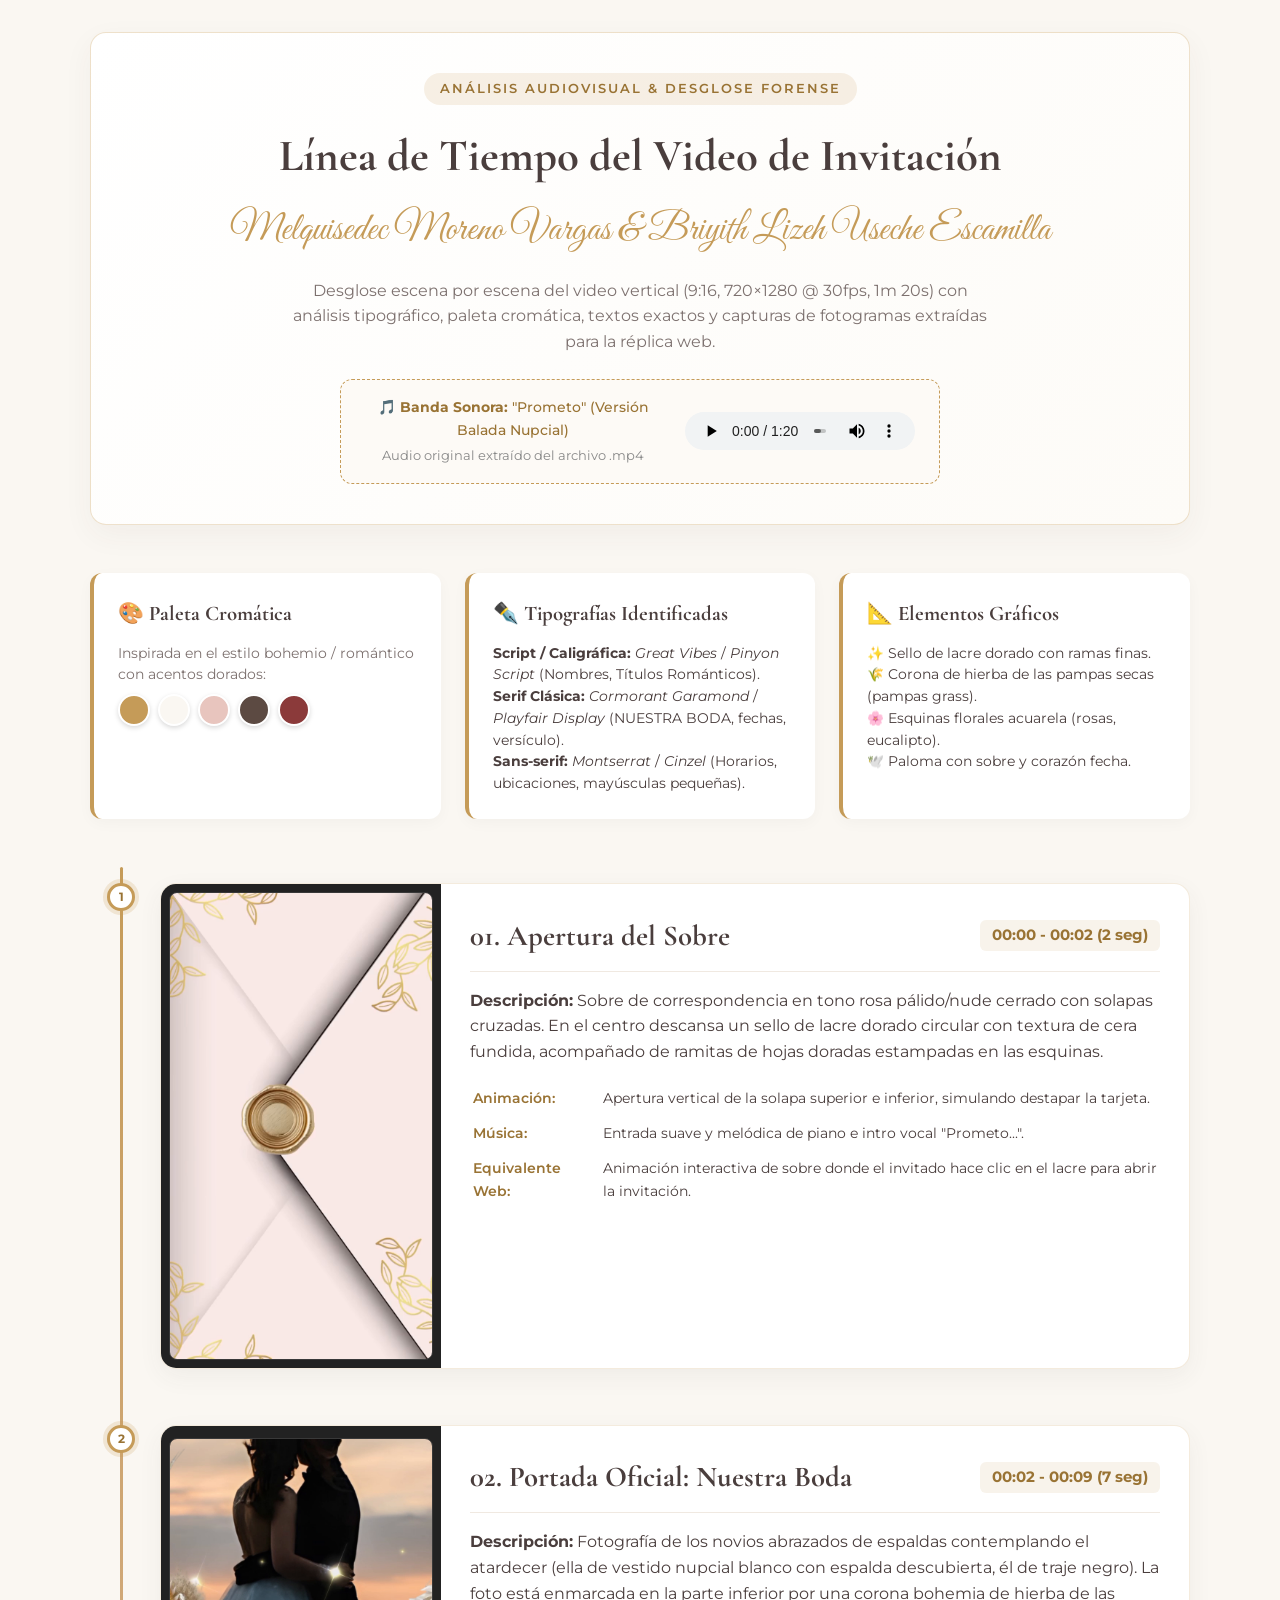
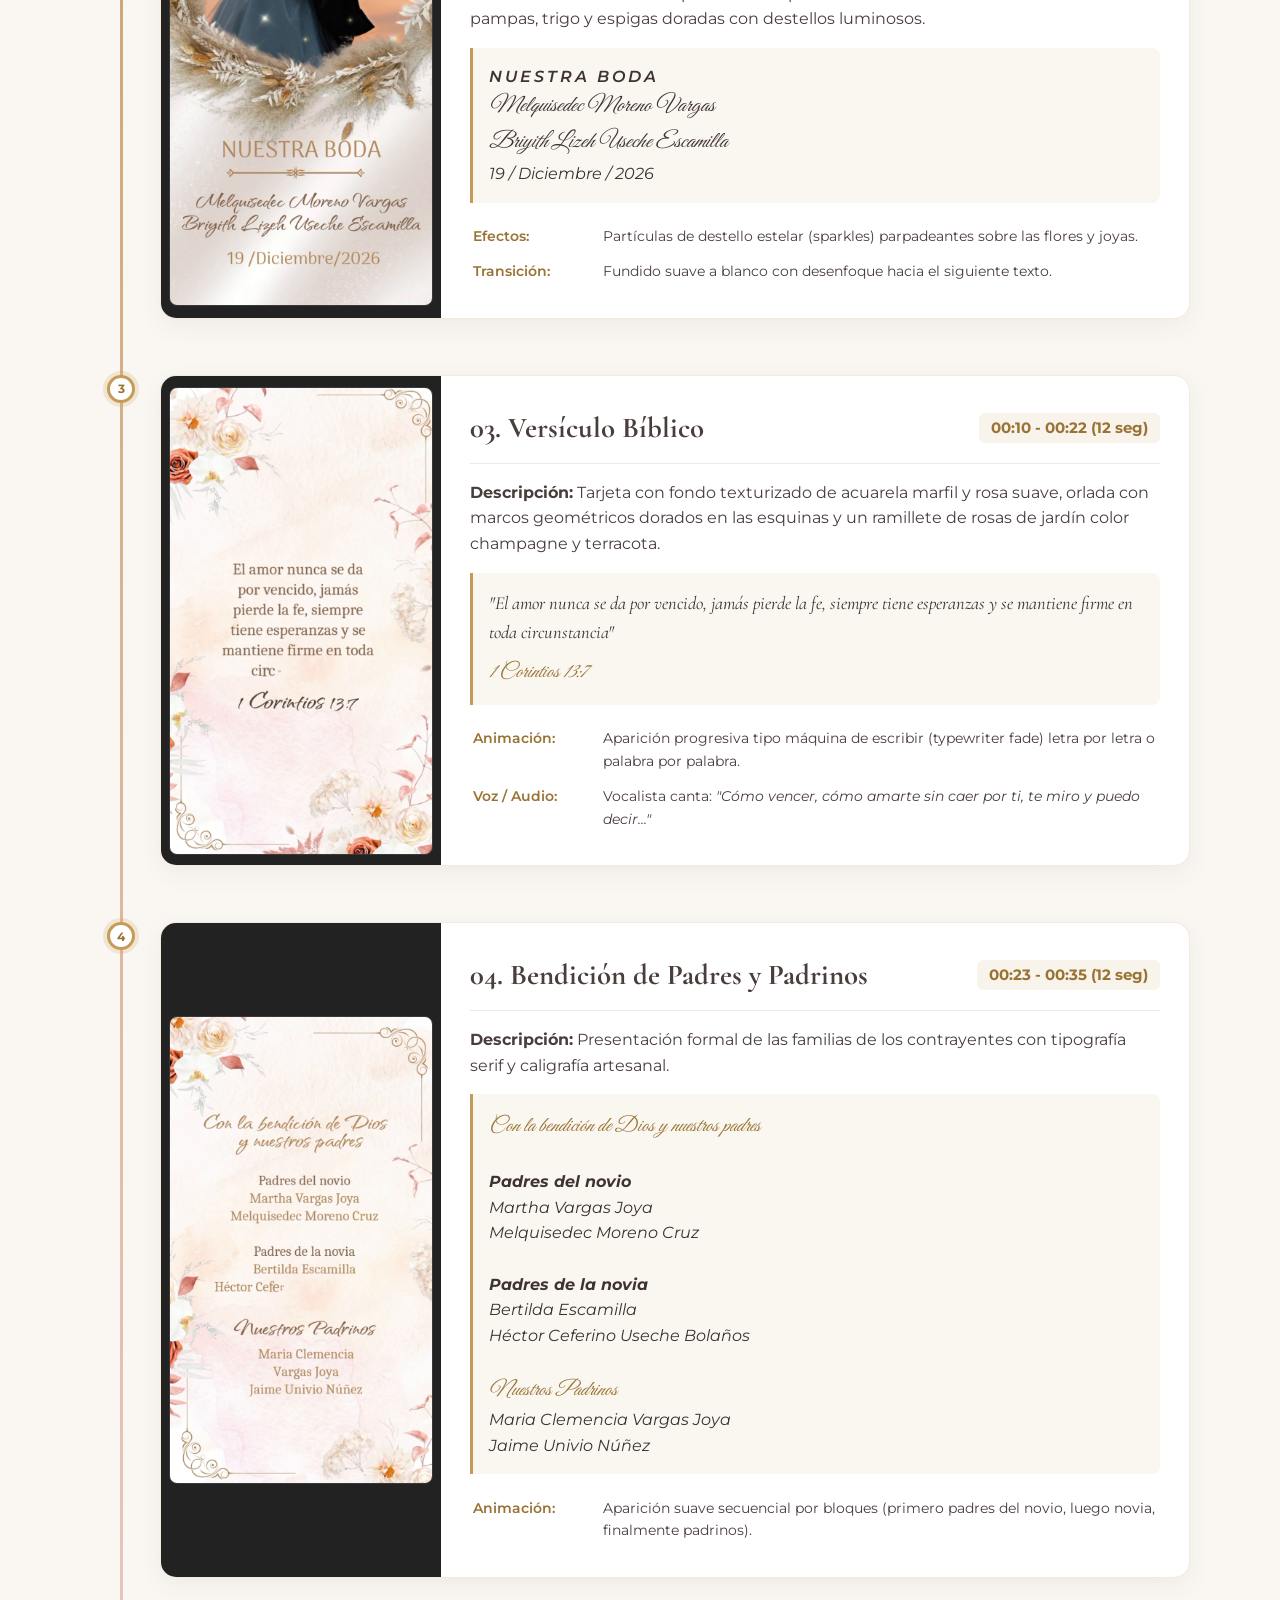
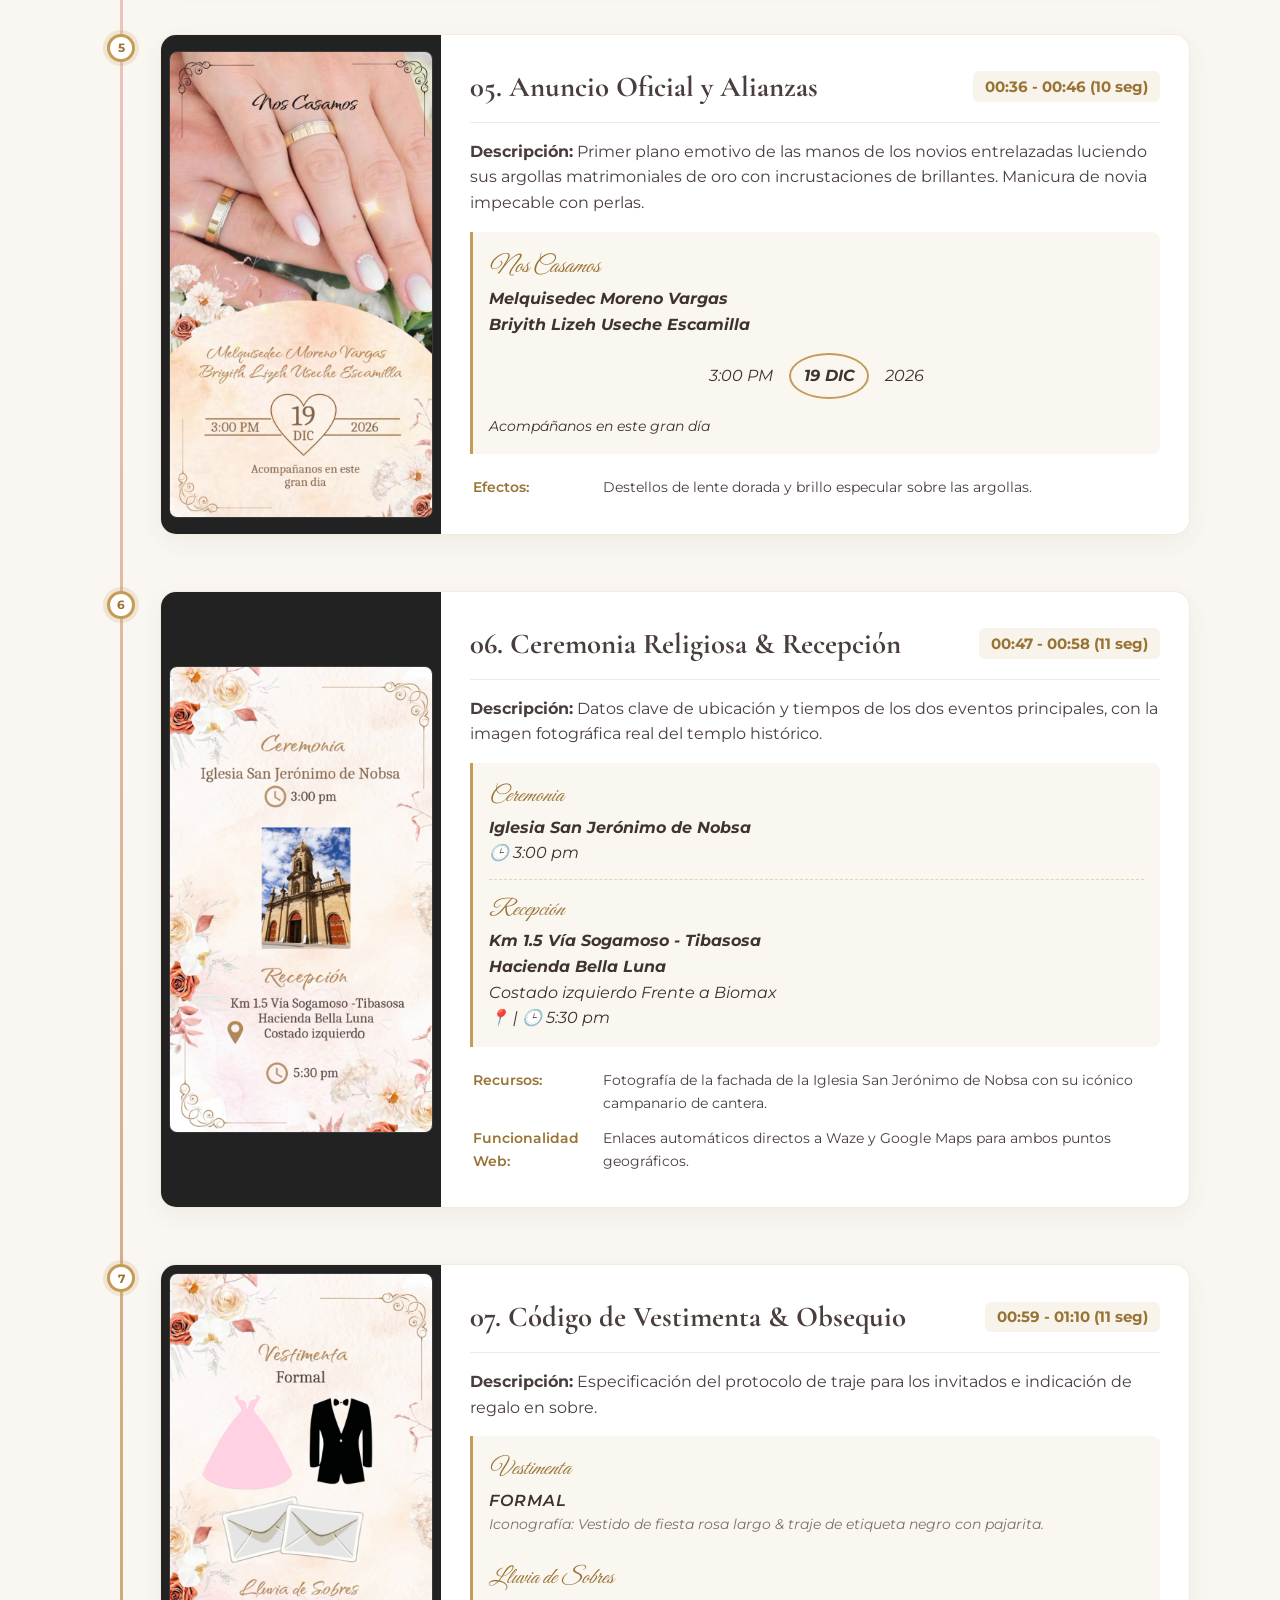
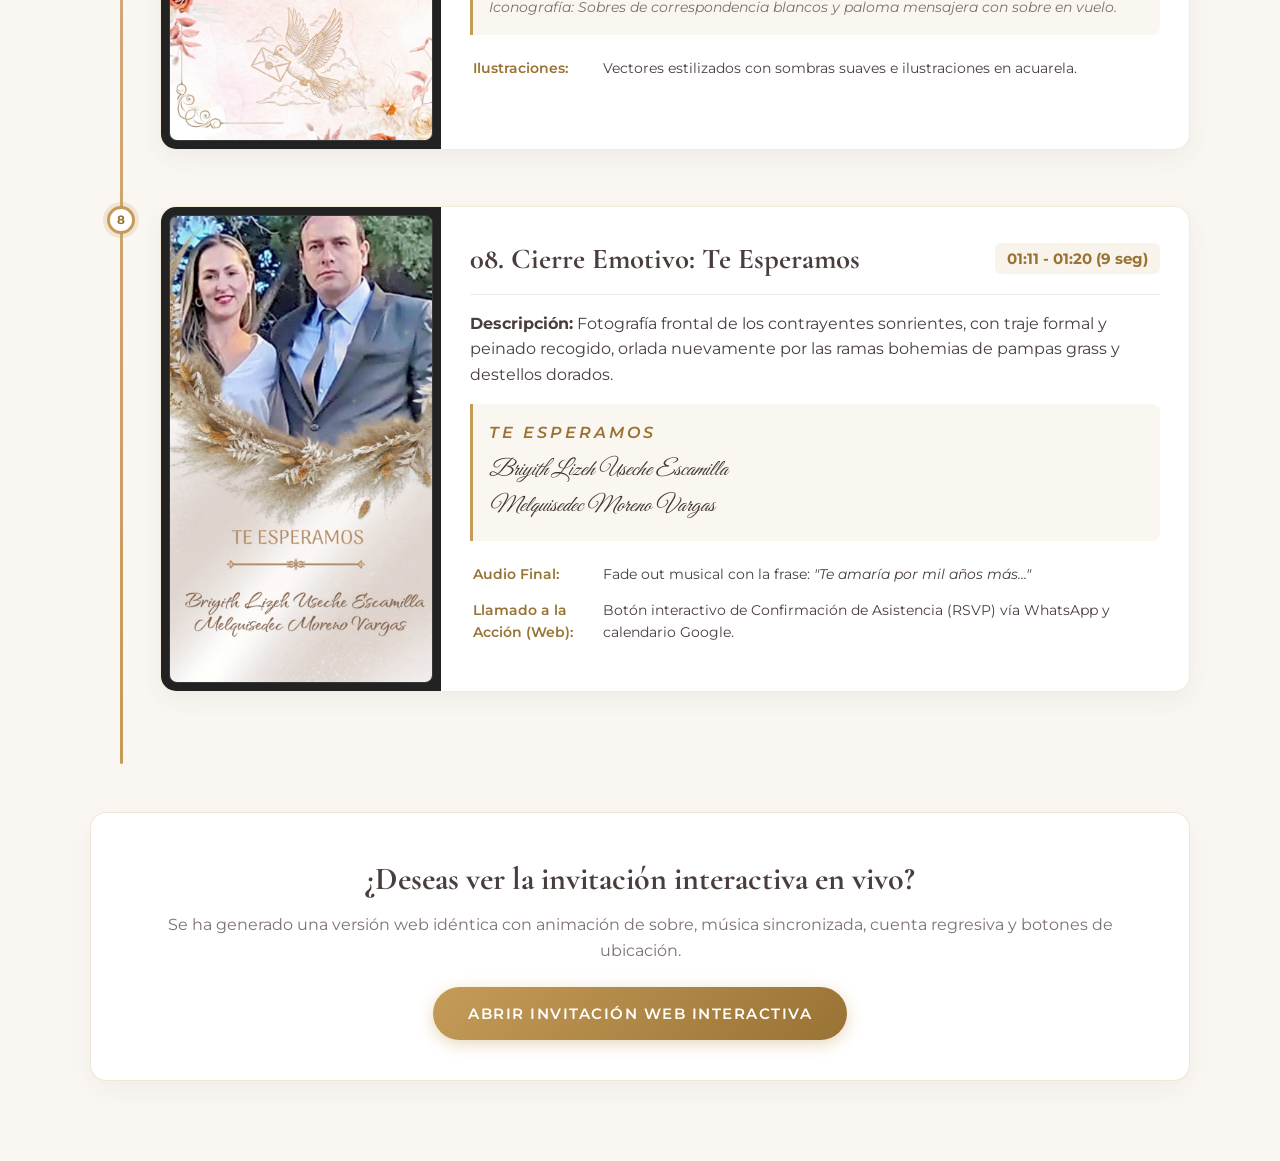
==== timeline.html @ 3d6d7b8f "feat: Invitación digital interactiva Boda Melquisedec & Briyith (Mechis)" ====
<!DOCTYPE html>
<html lang="es">
<head>
  <meta charset="UTF-8">
  <meta name="viewport" content="width=device-width, initial-scale=1.0">
  <title>Timeline y Desglose Visual - Invitación Boda Melquisedec & Briyith</title>
  <link rel="preconnect" href="https://fonts.googleapis.com">
  <link rel="preconnect" href="https://fonts.gstatic.com" crossorigin>
  <link href="https://fonts.googleapis.com/css2?family=Cormorant+Garamond:ital,wght@0,400;0,600;0,700;1,400&family=Great+Vibes&family=Montserrat:wght@300;400;500;600&display=swap" rel="stylesheet">
  <style>
    :root {
      --primary-gold: #c59b58;
      --gold-dark: #997334;
      --bg-cream: #faf7f2;
      --card-bg: #ffffff;
      --text-main: #4a3e3d;
      --text-muted: #7d716f;
      --accent-rose: #e8c5be;
      --accent-wine: #873836;
      --font-serif: 'Cormorant Garamond', Georgia, serif;
      --font-script: 'Great Vibes', cursive;
      --font-sans: 'Montserrat', sans-serif;
    }

    * {
      box-sizing: border-box;
      margin: 0;
      padding: 0;
    }

    body {
      background-color: var(--bg-cream);
      color: var(--text-main);
      font-family: var(--font-sans);
      line-height: 1.6;
      padding: 2rem 1rem;
    }

    .container {
      max-width: 1100px;
      margin: 0 auto;
    }

    header {
      text-align: center;
      margin-bottom: 3rem;
      padding: 2.5rem 1.5rem;
      background: linear-gradient(135deg, #fff 0%, #fdfbf7 100%);
      border: 1px solid rgba(197, 155, 88, 0.3);
      border-radius: 16px;
      box-shadow: 0 10px 30px rgba(74, 62, 61, 0.05);
    }

    .badge {
      display: inline-block;
      padding: 0.35rem 1rem;
      font-size: 0.8rem;
      font-weight: 600;
      letter-spacing: 2px;
      text-transform: uppercase;
      background-color: rgba(197, 155, 88, 0.15);
      color: var(--gold-dark);
      border-radius: 50px;
      margin-bottom: 1rem;
    }

    h1 {
      font-family: var(--font-serif);
      font-size: 2.8rem;
      font-weight: 700;
      color: var(--text-main);
      margin-bottom: 0.5rem;
    }

    .subtitle {
      font-family: var(--font-script);
      font-size: 2.4rem;
      color: var(--primary-gold);
      margin-bottom: 1rem;
    }

    .lead {
      max-width: 700px;
      margin: 0 auto 1.5rem;
      color: var(--text-muted);
      font-size: 1rem;
    }

    /* Reproductor de audio */
    .audio-card {
      display: flex;
      align-items: center;
      justify-content: center;
      gap: 1.5rem;
      padding: 1rem 1.5rem;
      background: #fdfaf6;
      border: 1px dashed var(--primary-gold);
      border-radius: 12px;
      max-width: 600px;
      margin: 1.5rem auto 0;
    }

    .audio-card p {
      font-size: 0.9rem;
      font-weight: 500;
      color: var(--gold-dark);
    }

    /* Grilla de especificaciones técnicas */
    .specs-grid {
      display: grid;
      grid-template-columns: repeat(auto-fit, minmax(240px, 1fr));
      gap: 1.5rem;
      margin-bottom: 3rem;
    }

    .spec-card {
      background: var(--card-bg);
      padding: 1.5rem;
      border-radius: 12px;
      border-left: 4px solid var(--primary-gold);
      box-shadow: 0 4px 15px rgba(0, 0, 0, 0.03);
    }

    .spec-card h3 {
      font-family: var(--font-serif);
      font-size: 1.3rem;
      color: var(--text-main);
      margin-bottom: 0.75rem;
    }

    .palette-list {
      display: flex;
      gap: 0.5rem;
      margin-top: 0.5rem;
    }

    .color-swatch {
      width: 32px;
      height: 32px;
      border-radius: 50%;
      border: 2px solid #fff;
      box-shadow: 0 2px 5px rgba(0,0,0,0.15);
      cursor: pointer;
      position: relative;
    }

    /* Timeline principal */
    .timeline {
      position: relative;
      margin: 3rem 0;
      padding: 1rem 0;
    }

    .timeline::before {
      content: '';
      position: absolute;
      top: 0;
      bottom: 0;
      left: 30px;
      width: 3px;
      background: linear-gradient(to bottom, var(--primary-gold), var(--accent-rose), var(--primary-gold));
      border-radius: 2px;
    }

    .timeline-item {
      position: relative;
      margin-bottom: 3.5rem;
      padding-left: 70px;
    }

    .timeline-marker {
      position: absolute;
      left: 17px;
      top: 0;
      width: 28px;
      height: 28px;
      background: #fff;
      border: 3px solid var(--primary-gold);
      border-radius: 50%;
      box-shadow: 0 0 0 4px rgba(197, 155, 88, 0.2);
      display: flex;
      align-items: center;
      justify-content: center;
      font-size: 0.75rem;
      font-weight: 700;
      color: var(--gold-dark);
    }

    .item-card {
      background: var(--card-bg);
      border-radius: 16px;
      overflow: hidden;
      box-shadow: 0 8px 24px rgba(74, 62, 61, 0.06);
      border: 1px solid rgba(197, 155, 88, 0.2);
      display: grid;
      grid-template-columns: 280px 1fr;
    }

    @media (max-width: 820px) {
      .item-card {
        grid-template-columns: 1fr;
      }
      .timeline::before {
        left: 20px;
      }
      .timeline-marker {
        left: 7px;
      }
      .timeline-item {
        padding-left: 50px;
      }
    }

    .frame-preview {
      background: #222;
      display: flex;
      align-items: center;
      justify-content: center;
      padding: 0.5rem;
    }

    .frame-preview img {
      width: 100%;
      height: auto;
      max-height: 480px;
      object-fit: contain;
      border-radius: 8px;
      border: 1px solid rgba(255,255,255,0.1);
    }

    .item-content {
      padding: 1.8rem;
    }

    .item-header {
      display: flex;
      flex-wrap: wrap;
      justify-content: space-between;
      align-items: center;
      gap: 0.5rem;
      margin-bottom: 1rem;
      border-bottom: 1px solid #f0e9e1;
      padding-bottom: 0.75rem;
    }

    .item-time {
      font-family: var(--font-sans);
      font-weight: 700;
      font-size: 0.95rem;
      color: var(--gold-dark);
      background: rgba(197, 155, 88, 0.12);
      padding: 0.2rem 0.75rem;
      border-radius: 6px;
    }

    .item-title {
      font-family: var(--font-serif);
      font-size: 1.8rem;
      font-weight: 700;
      color: var(--text-main);
    }

    .text-box {
      background: #faf6f0;
      border-left: 3px solid var(--primary-gold);
      padding: 1rem;
      border-radius: 0 8px 8px 0;
      margin: 1rem 0;
      font-style: italic;
      color: #3f3332;
    }

    .details-table {
      width: 100%;
      font-size: 0.88rem;
      margin-top: 1rem;
      border-collapse: collapse;
    }

    .details-table td {
      padding: 0.4rem 0.2rem;
      vertical-align: top;
    }

    .details-table td:first-child {
      font-weight: 600;
      color: var(--gold-dark);
      width: 130px;
    }

    /* Botón demo */
    .actions-footer {
      text-align: center;
      margin: 3rem 0;
      padding: 2.5rem;
      background: #fff;
      border-radius: 16px;
      box-shadow: 0 10px 30px rgba(0,0,0,0.04);
      border: 1px solid rgba(197, 155, 88, 0.25);
    }

    .btn-gold {
      display: inline-block;
      padding: 0.9rem 2.2rem;
      font-family: var(--font-sans);
      font-size: 0.95rem;
      font-weight: 600;
      text-transform: uppercase;
      letter-spacing: 1.5px;
      color: #ffffff;
      background: linear-gradient(135deg, var(--primary-gold) 0%, var(--gold-dark) 100%);
      border: none;
      border-radius: 50px;
      text-decoration: none;
      box-shadow: 0 4px 15px rgba(197, 155, 88, 0.4);
      transition: all 0.3s ease;
    }

    .btn-gold:hover {
      transform: translateY(-2px);
      box-shadow: 0 6px 20px rgba(197, 155, 88, 0.5);
    }
  </style>
</head>
<body>

  <div class="container">

    <header>
      <span class="badge">Análisis Audiovisual & Desglose Forense</span>
      <h1>Línea de Tiempo del Video de Invitación</h1>
      <p class="subtitle">Melquisedec Moreno Vargas & Briyith Lizeh Useche Escamilla</p>
      <p class="lead">
        Desglose escena por escena del video vertical (9:16, 720×1280 @ 30fps, 1m 20s) con análisis tipográfico, paleta cromática, textos exactos y capturas de fotogramas extraídas para la réplica web.
      </p>

      <div class="audio-card">
        <div>
          <p>🎵 <strong>Banda Sonora:</strong> "Prometo" (Versión Balada Nupcial)</p>
          <small style="color:#888;">Audio original extraído del archivo .mp4</small>
        </div>
        <audio controls src="assets/audio/musica_fondo.mp3" style="height: 38px;"></audio>
      </div>
    </header>

    <!-- Fichas de Estilo y Tipografía -->
    <section class="specs-grid">
      <div class="spec-card">
        <h3>🎨 Paleta Cromática</h3>
        <p style="font-size: 0.85rem; color: var(--text-muted);">Inspirada en el estilo bohemio / romántico con acentos dorados:</p>
        <div class="palette-list">
          <div class="color-swatch" style="background: #c59b58;" title="Oro Viejo / Lacre (#c59b58)"></div>
          <div class="color-swatch" style="background: #faf7f2;" title="Blanco Marfil / Fondo (#faf7f2)"></div>
          <div class="color-swatch" style="background: #e8c5be;" title="Rosa Empolvado / Acuarela (#e8c5be)"></div>
          <div class="color-swatch" style="background: #5c4a42;" title="Marrón Texto Elegante (#5c4a42)"></div>
          <div class="color-swatch" style="background: #8b3a3a;" title="Terracota Floral (#8b3a3a)"></div>
        </div>
      </div>

      <div class="spec-card">
        <h3>✒️ Tipografías Identificadas</h3>
        <ul style="font-size: 0.85rem; list-style: none; padding-left: 0;">
          <li><strong>Script / Caligráfica:</strong> <em>Great Vibes</em> / <em>Pinyon Script</em> (Nombres, Títulos Románticos).</li>
          <li><strong>Serif Clásica:</strong> <em>Cormorant Garamond</em> / <em>Playfair Display</em> (NUESTRA BODA, fechas, versículo).</li>
          <li><strong>Sans-serif:</strong> <em>Montserrat</em> / <em>Cinzel</em> (Horarios, ubicaciones, mayúsculas pequeñas).</li>
        </ul>
      </div>

      <div class="spec-card">
        <h3>📐 Elementos Gráficos</h3>
        <ul style="font-size: 0.85rem; list-style: none; padding-left: 0;">
          <li>✨ Sello de lacre dorado con ramas finas.</li>
          <li>🌾 Corona de hierba de las pampas secas (pampas grass).</li>
          <li>🌸 Esquinas florales acuarela (rosas, eucalipto).</li>
          <li>🕊️ Paloma con sobre y corazón fecha.</li>
        </ul>
      </div>
    </section>

    <!-- Timeline Completo -->
    <section class="timeline">

      <!-- Escena 1 -->
      <article class="timeline-item">
        <div class="timeline-marker">1</div>
        <div class="item-card">
          <div class="frame-preview">
            <img src="assets/frames/01_sobre_cerrado.png" alt="Sobre Cerrado y Lacre">
          </div>
          <div class="item-content">
            <div class="item-header">
              <h2 class="item-title">01. Apertura del Sobre</h2>
              <span class="item-time">00:00 - 00:02 (2 seg)</span>
            </div>
            <p><strong>Descripción:</strong> Sobre de correspondencia en tono rosa pálido/nude cerrado con solapas cruzadas. En el centro descansa un sello de lacre dorado circular con textura de cera fundida, acompañado de ramitas de hojas doradas estampadas en las esquinas.</p>
            <table class="details-table">
              <tr><td>Animación:</td><td>Apertura vertical de la solapa superior e inferior, simulando destapar la tarjeta.</td></tr>
              <tr><td>Música:</td><td>Entrada suave y melódica de piano e intro vocal "Prometo...".</td></tr>
              <tr><td>Equivalente Web:</td><td>Animación interactiva de sobre donde el invitado hace clic en el lacre para abrir la invitación.</td></tr>
            </table>
          </div>
        </div>
      </article>

      <!-- Escena 2 -->
      <article class="timeline-item">
        <div class="timeline-marker">2</div>
        <div class="item-card">
          <div class="frame-preview">
            <img src="assets/frames/02_nuestra_boda.png" alt="Nuestra Boda">
          </div>
          <div class="item-content">
            <div class="item-header">
              <h2 class="item-title">02. Portada Oficial: Nuestra Boda</h2>
              <span class="item-time">00:02 - 00:09 (7 seg)</span>
            </div>
            <p><strong>Descripción:</strong> Fotografía de los novios abrazados de espaldas contemplando el atardecer (ella de vestido nupcial blanco con espalda descubierta, él de traje negro). La foto está enmarcada en la parte inferior por una corona bohemia de hierba de las pampas, trigo y espigas doradas con destellos luminosos.</p>
            <div class="text-box">
              <p style="letter-spacing: 3px; font-weight: 600;">NUESTRA BODA</p>
              <p style="font-family: var(--font-script); font-size: 1.4rem;">Melquisedec Moreno Vargas<br>Briyith Lizeh Useche Escamilla</p>
              <p>19 / Diciembre / 2026</p>
            </div>
            <table class="details-table">
              <tr><td>Efectos:</td><td>Partículas de destello estelar (sparkles) parpadeantes sobre las flores y joyas.</td></tr>
              <tr><td>Transición:</td><td>Fundido suave a blanco con desenfoque hacia el siguiente texto.</td></tr>
            </table>
          </div>
        </div>
      </article>

      <!-- Escena 3 -->
      <article class="timeline-item">
        <div class="timeline-marker">3</div>
        <div class="item-card">
          <div class="frame-preview">
            <img src="assets/frames/03_versiculo.png" alt="Versículo Bíblico">
          </div>
          <div class="item-content">
            <div class="item-header">
              <h2 class="item-title">03. Versículo Bíblico</h2>
              <span class="item-time">00:10 - 00:22 (12 seg)</span>
            </div>
            <p><strong>Descripción:</strong> Tarjeta con fondo texturizado de acuarela marfil y rosa suave, orlada con marcos geométricos dorados en las esquinas y un ramillete de rosas de jardín color champagne y terracota.</p>
            <div class="text-box">
              <p style="font-family: var(--font-serif); font-size: 1.15rem;">"El amor nunca se da por vencido, jamás pierde la fe, siempre tiene esperanzas y se mantiene firme en toda circunstancia"</p>
              <p style="font-family: var(--font-script); font-size: 1.3rem; margin-top: 0.5rem; color: var(--gold-dark);">1 Corintios 13:7</p>
            </div>
            <table class="details-table">
              <tr><td>Animación:</td><td>Aparición progresiva tipo máquina de escribir (typewriter fade) letra por letra o palabra por palabra.</td></tr>
              <tr><td>Voz / Audio:</td><td>Vocalista canta: <em>"Cómo vencer, cómo amarte sin caer por ti, te miro y puedo decir..."</em></td></tr>
            </table>
          </div>
        </div>
      </article>

      <!-- Escena 4 -->
      <article class="timeline-item">
        <div class="timeline-marker">4</div>
        <div class="item-card">
          <div class="frame-preview">
            <img src="assets/frames/04_bendicion_padres.png" alt="Padres y Padrinos">
          </div>
          <div class="item-content">
            <div class="item-header">
              <h2 class="item-title">04. Bendición de Padres y Padrinos</h2>
              <span class="item-time">00:23 - 00:35 (12 seg)</span>
            </div>
            <p><strong>Descripción:</strong> Presentación formal de las familias de los contrayentes con tipografía serif y caligrafía artesanal.</p>
            <div class="text-box">
              <p style="font-family: var(--font-script); font-size: 1.3rem; color: var(--gold-dark);">Con la bendición de Dios y nuestros padres</p>
              <br>
              <strong>Padres del novio</strong><br>
              Martha Vargas Joya<br>
              Melquisedec Moreno Cruz<br><br>
              <strong>Padres de la novia</strong><br>
              Bertilda Escamilla<br>
              Héctor Ceferino Useche Bolaños<br><br>
              <span style="font-family: var(--font-script); font-size: 1.3rem; color: var(--gold-dark);">Nuestros Padrinos</span><br>
              Maria Clemencia Vargas Joya<br>
              Jaime Univio Núñez
            </div>
            <table class="details-table">
              <tr><td>Animación:</td><td>Aparición suave secuencial por bloques (primero padres del novio, luego novia, finalmente padrinos).</td></tr>
            </table>
          </div>
        </div>
      </article>

      <!-- Escena 5 -->
      <article class="timeline-item">
        <div class="timeline-marker">5</div>
        <div class="item-card">
          <div class="frame-preview">
            <img src="assets/frames/05_nos_casamos.png" alt="Nos Casamos y Alianzas">
          </div>
          <div class="item-content">
            <div class="item-header">
              <h2 class="item-title">05. Anuncio Oficial y Alianzas</h2>
              <span class="item-time">00:36 - 00:46 (10 seg)</span>
            </div>
            <p><strong>Descripción:</strong> Primer plano emotivo de las manos de los novios entrelazadas luciendo sus argollas matrimoniales de oro con incrustaciones de brillantes. Manicura de novia impecable con perlas.</p>
            <div class="text-box">
              <p style="font-family: var(--font-script); font-size: 1.5rem; color: var(--gold-dark);">Nos Casamos</p>
              <p><strong>Melquisedec Moreno Vargas<br>Briyith Lizeh Useche Escamilla</strong></p>
              <div style="display: flex; gap: 1rem; align-items: center; justify-content: center; margin: 1rem 0;">
                <span>3:00 PM</span>
                <span style="border: 2px solid var(--primary-gold); border-radius: 50%; padding: 0.5rem 0.8rem; font-weight: 700;">19 DIC</span>
                <span>2026</span>
              </div>
              <p style="font-size: 0.9rem;">Acompáñanos en este gran día</p>
            </div>
            <table class="details-table">
              <tr><td>Efectos:</td><td>Destellos de lente dorada y brillo especular sobre las argollas.</td></tr>
            </table>
          </div>
        </div>
      </article>

      <!-- Escena 6 -->
      <article class="timeline-item">
        <div class="timeline-marker">6</div>
        <div class="item-card">
          <div class="frame-preview">
            <img src="assets/frames/06_ceremonia_recepcion.png" alt="Ceremonia y Recepción">
          </div>
          <div class="item-content">
            <div class="item-header">
              <h2 class="item-title">06. Ceremonia Religiosa & Recepción</h2>
              <span class="item-time">00:47 - 00:58 (11 seg)</span>
            </div>
            <p><strong>Descripción:</strong> Datos clave de ubicación y tiempos de los dos eventos principales, con la imagen fotográfica real del templo histórico.</p>
            <div class="text-box">
              <p style="font-family: var(--font-script); font-size: 1.4rem; color: var(--gold-dark);">Ceremonia</p>
              <p><strong>Iglesia San Jerónimo de Nobsa</strong><br>🕒 3:00 pm</p>
              <hr style="margin: 0.8rem 0; border: none; border-top: 1px dashed rgba(197, 155, 88, 0.4);">
              <p style="font-family: var(--font-script); font-size: 1.4rem; color: var(--gold-dark);">Recepción</p>
              <p><strong>Km 1.5 Vía Sogamoso - Tibasosa</strong><br>
              <strong>Hacienda Bella Luna</strong><br>
              Costado izquierdo Frente a Biomax<br>
              📍 | 🕒 5:30 pm</p>
            </div>
            <table class="details-table">
              <tr><td>Recursos:</td><td>Fotografía de la fachada de la Iglesia San Jerónimo de Nobsa con su icónico campanario de cantera.</td></tr>
              <tr><td>Funcionalidad Web:</td><td>Enlaces automáticos directos a Waze y Google Maps para ambos puntos geográficos.</td></tr>
            </table>
          </div>
        </div>
      </article>

      <!-- Escena 7 -->
      <article class="timeline-item">
        <div class="timeline-marker">7</div>
        <div class="item-card">
          <div class="frame-preview">
            <img src="assets/frames/07_vestimenta_sobres.png" alt="Código de Vestimenta y Regalo">
          </div>
          <div class="item-content">
            <div class="item-header">
              <h2 class="item-title">07. Código de Vestimenta & Obsequio</h2>
              <span class="item-time">00:59 - 01:10 (11 seg)</span>
            </div>
            <p><strong>Descripción:</strong> Especificación del protocolo de traje para los invitados e indicación de regalo en sobre.</p>
            <div class="text-box">
              <p style="font-family: var(--font-script); font-size: 1.4rem; color: var(--gold-dark);">Vestimenta</p>
              <p style="font-weight: 600; letter-spacing: 1px;">FORMAL</p>
              <p style="font-size: 0.85rem; color: var(--text-muted);">Iconografía: Vestido de fiesta rosa largo & traje de etiqueta negro con pajarita.</p>
              <br>
              <p style="font-family: var(--font-script); font-size: 1.4rem; color: var(--gold-dark);">Lluvia de Sobres</p>
              <p style="font-size: 0.85rem; color: var(--text-muted);">Iconografía: Sobres de correspondencia blancos y paloma mensajera con sobre en vuelo.</p>
            </div>
            <table class="details-table">
              <tr><td>Ilustraciones:</td><td>Vectores estilizados con sombras suaves e ilustraciones en acuarela.</td></tr>
            </table>
          </div>
        </div>
      </article>

      <!-- Escena 8 -->
      <article class="timeline-item">
        <div class="timeline-marker">8</div>
        <div class="item-card">
          <div class="frame-preview">
            <img src="assets/frames/08_te_esperamos.png" alt="Te Esperamos">
          </div>
          <div class="item-content">
            <div class="item-header">
              <h2 class="item-title">08. Cierre Emotivo: Te Esperamos</h2>
              <span class="item-time">01:11 - 01:20 (9 seg)</span>
            </div>
            <p><strong>Descripción:</strong> Fotografía frontal de los contrayentes sonrientes, con traje formal y peinado recogido, orlada nuevamente por las ramas bohemias de pampas grass y destellos dorados.</p>
            <div class="text-box">
              <p style="letter-spacing: 3px; font-weight: 600; color: var(--gold-dark);">TE ESPERAMOS</p>
              <p style="font-family: var(--font-script); font-size: 1.4rem; margin-top: 0.5rem;">
                Briyith Lizeh Useche Escamilla<br>
                Melquisedec Moreno Vargas
              </p>
            </div>
            <table class="details-table">
              <tr><td>Audio Final:</td><td>Fade out musical con la frase: <em>"Te amaría por mil años más..."</em></td></tr>
              <tr><td>Llamado a la Acción (Web):</td><td>Botón interactivo de Confirmación de Asistencia (RSVP) vía WhatsApp y calendario Google.</td></tr>
            </table>
          </div>
        </div>
      </article>

    </section>

    <div class="actions-footer">
      <h2 style="font-family: var(--font-serif); font-size: 2rem; margin-bottom: 0.5rem;">¿Deseas ver la invitación interactiva en vivo?</h2>
      <p style="color: var(--text-muted); margin-bottom: 1.5rem;">Se ha generado una versión web idéntica con animación de sobre, música sincronizada, cuenta regresiva y botones de ubicación.</p>
      <a href="index.html" class="btn-gold">Abrir Invitación Web Interactiva</a>
    </div>

  </div>

</body>
</html>
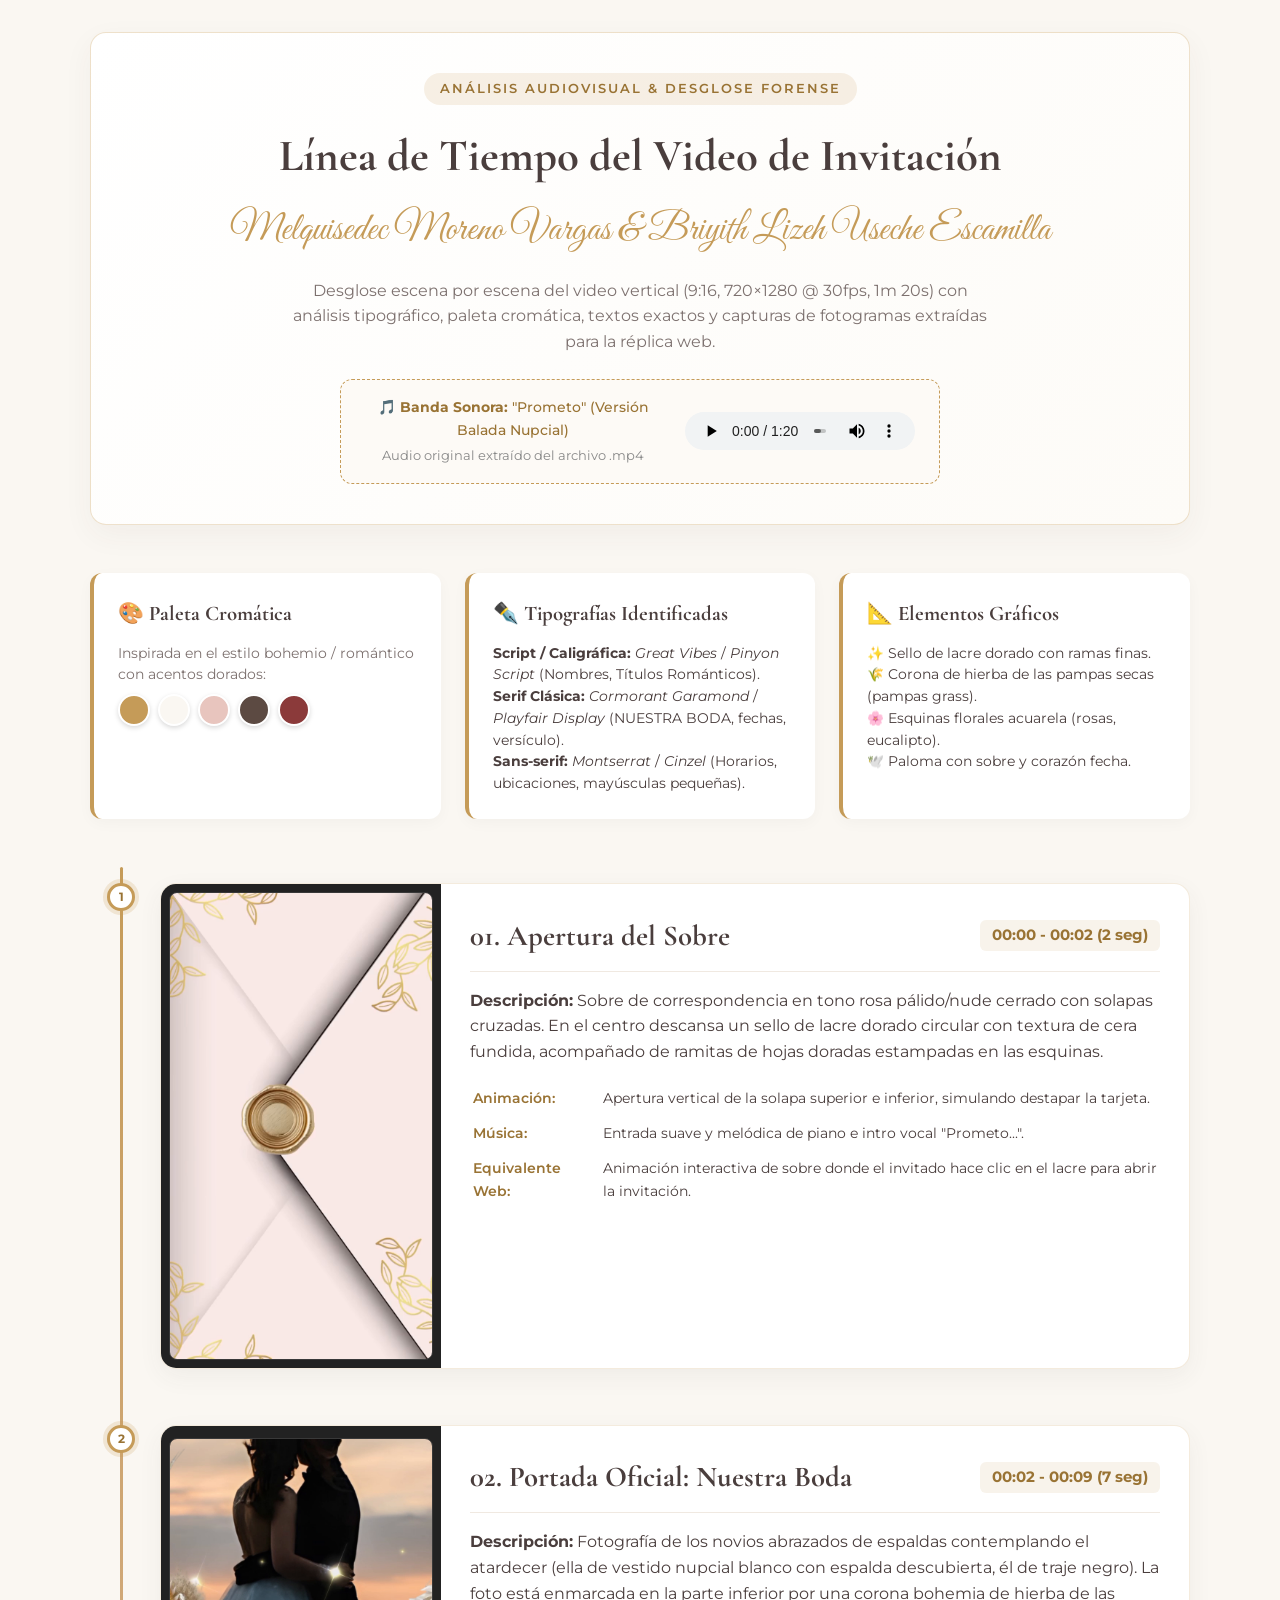
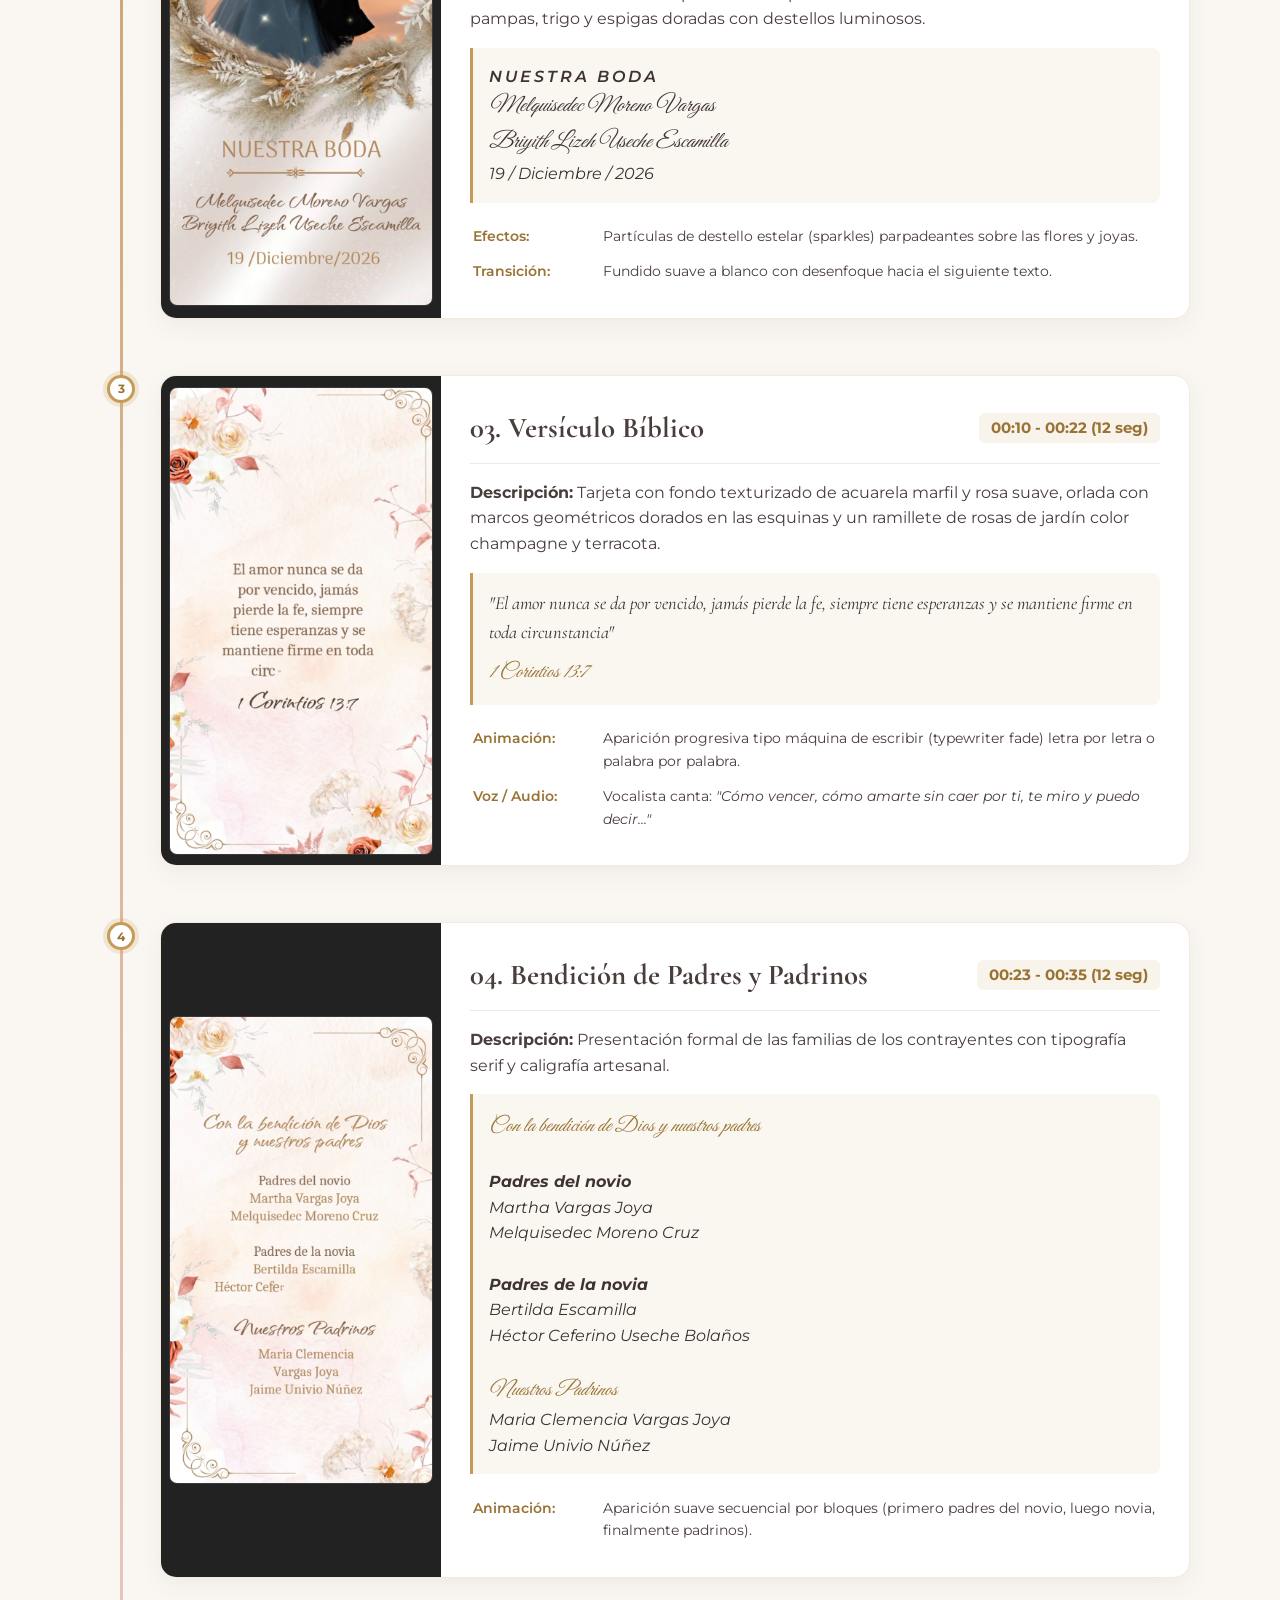
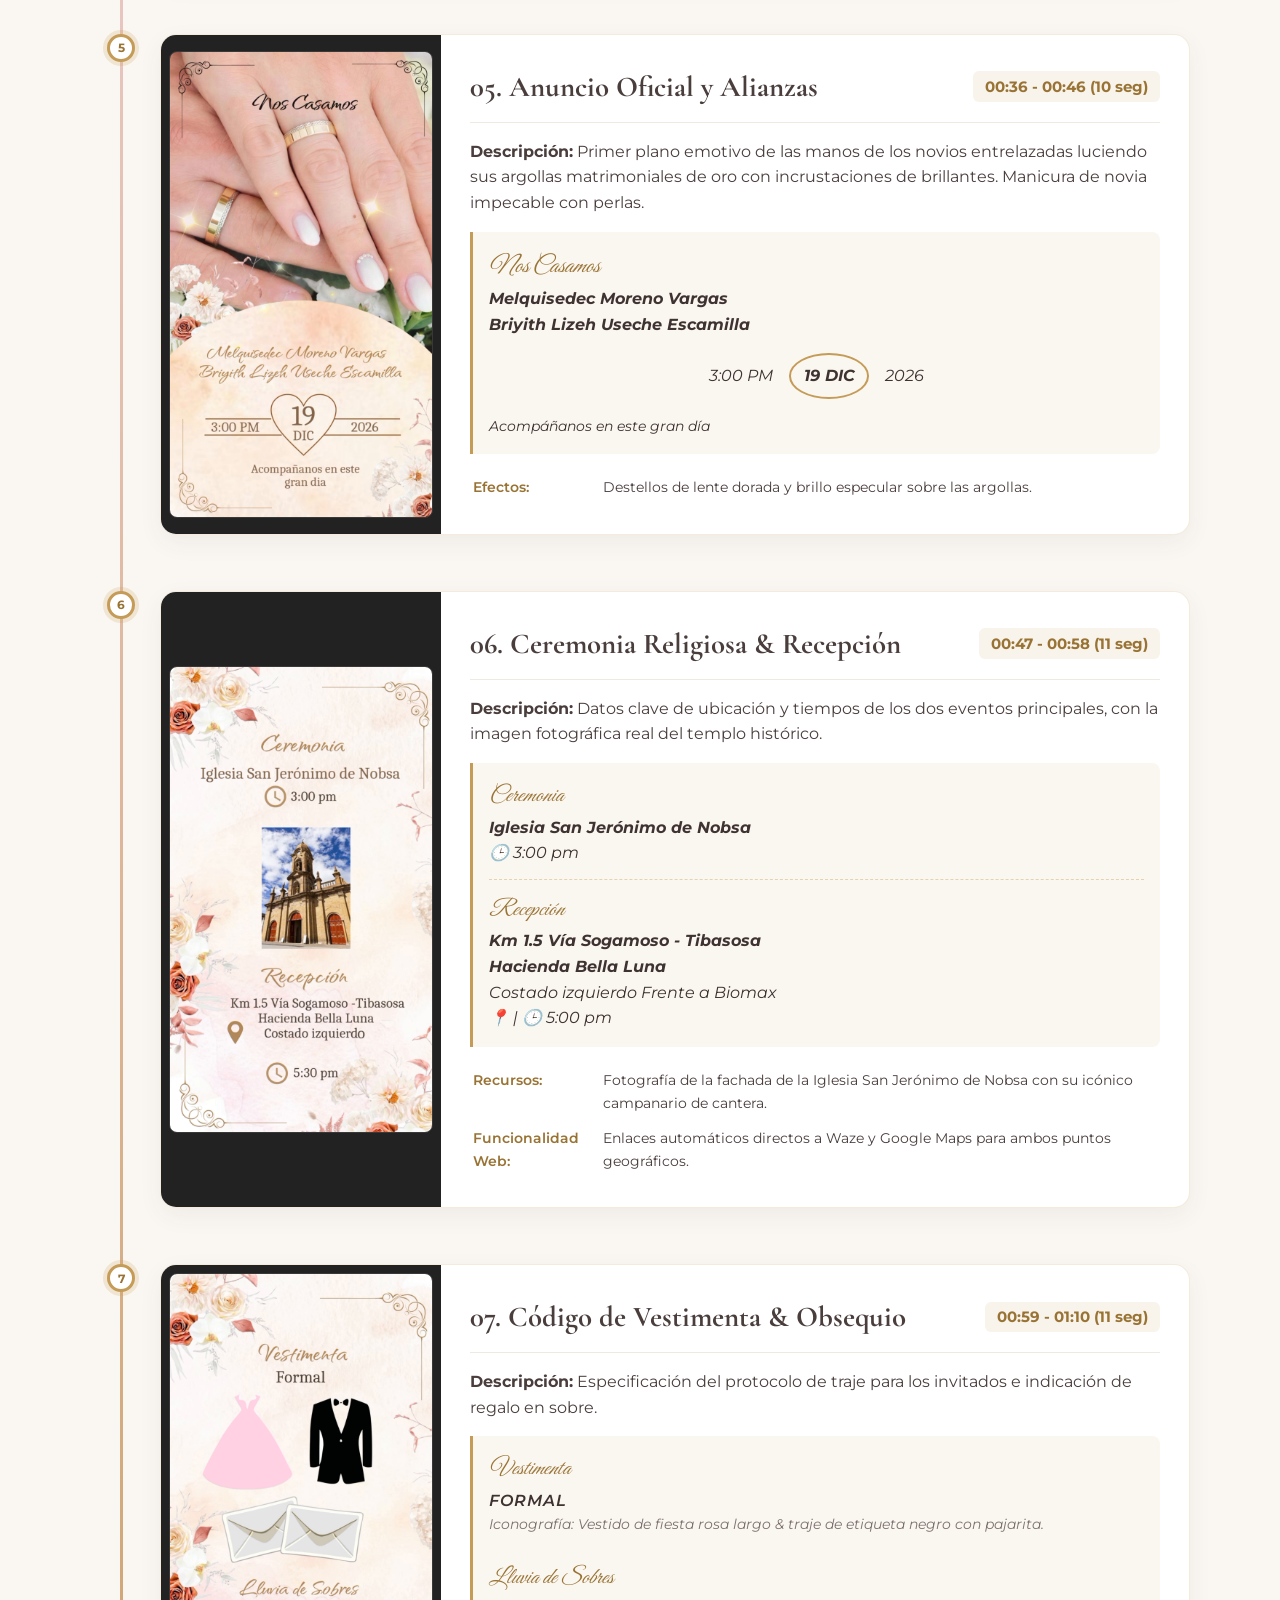
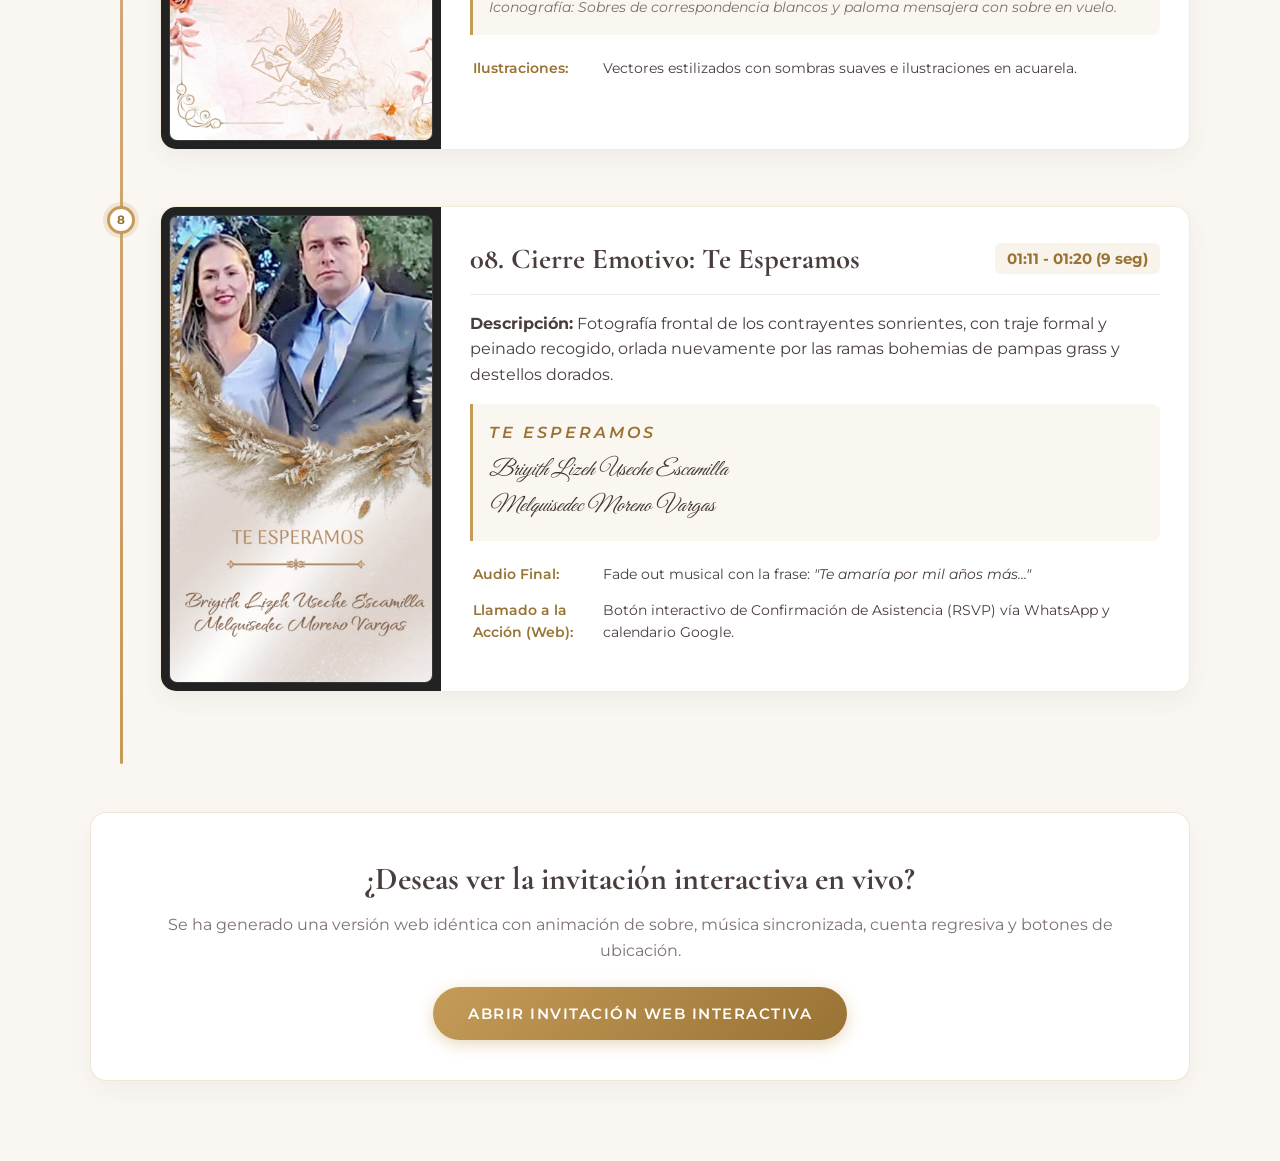
==== commit c5cd9015: "fix: Actualizar hora de la recepción a las 5:00 PM" ====
--- a/timeline.html
+++ b/timeline.html
@@ -538,7 +538,7 @@
               <p><strong>Km 1.5 Vía Sogamoso - Tibasosa</strong><br>
               <strong>Hacienda Bella Luna</strong><br>
               Costado izquierdo Frente a Biomax<br>
-              📍 | 🕒 5:30 pm</p>
+              📍 | 🕒 5:00 pm</p>
             </div>
             <table class="details-table">
               <tr><td>Recursos:</td><td>Fotografía de la fachada de la Iglesia San Jerónimo de Nobsa con su icónico campanario de cantera.</td></tr>
